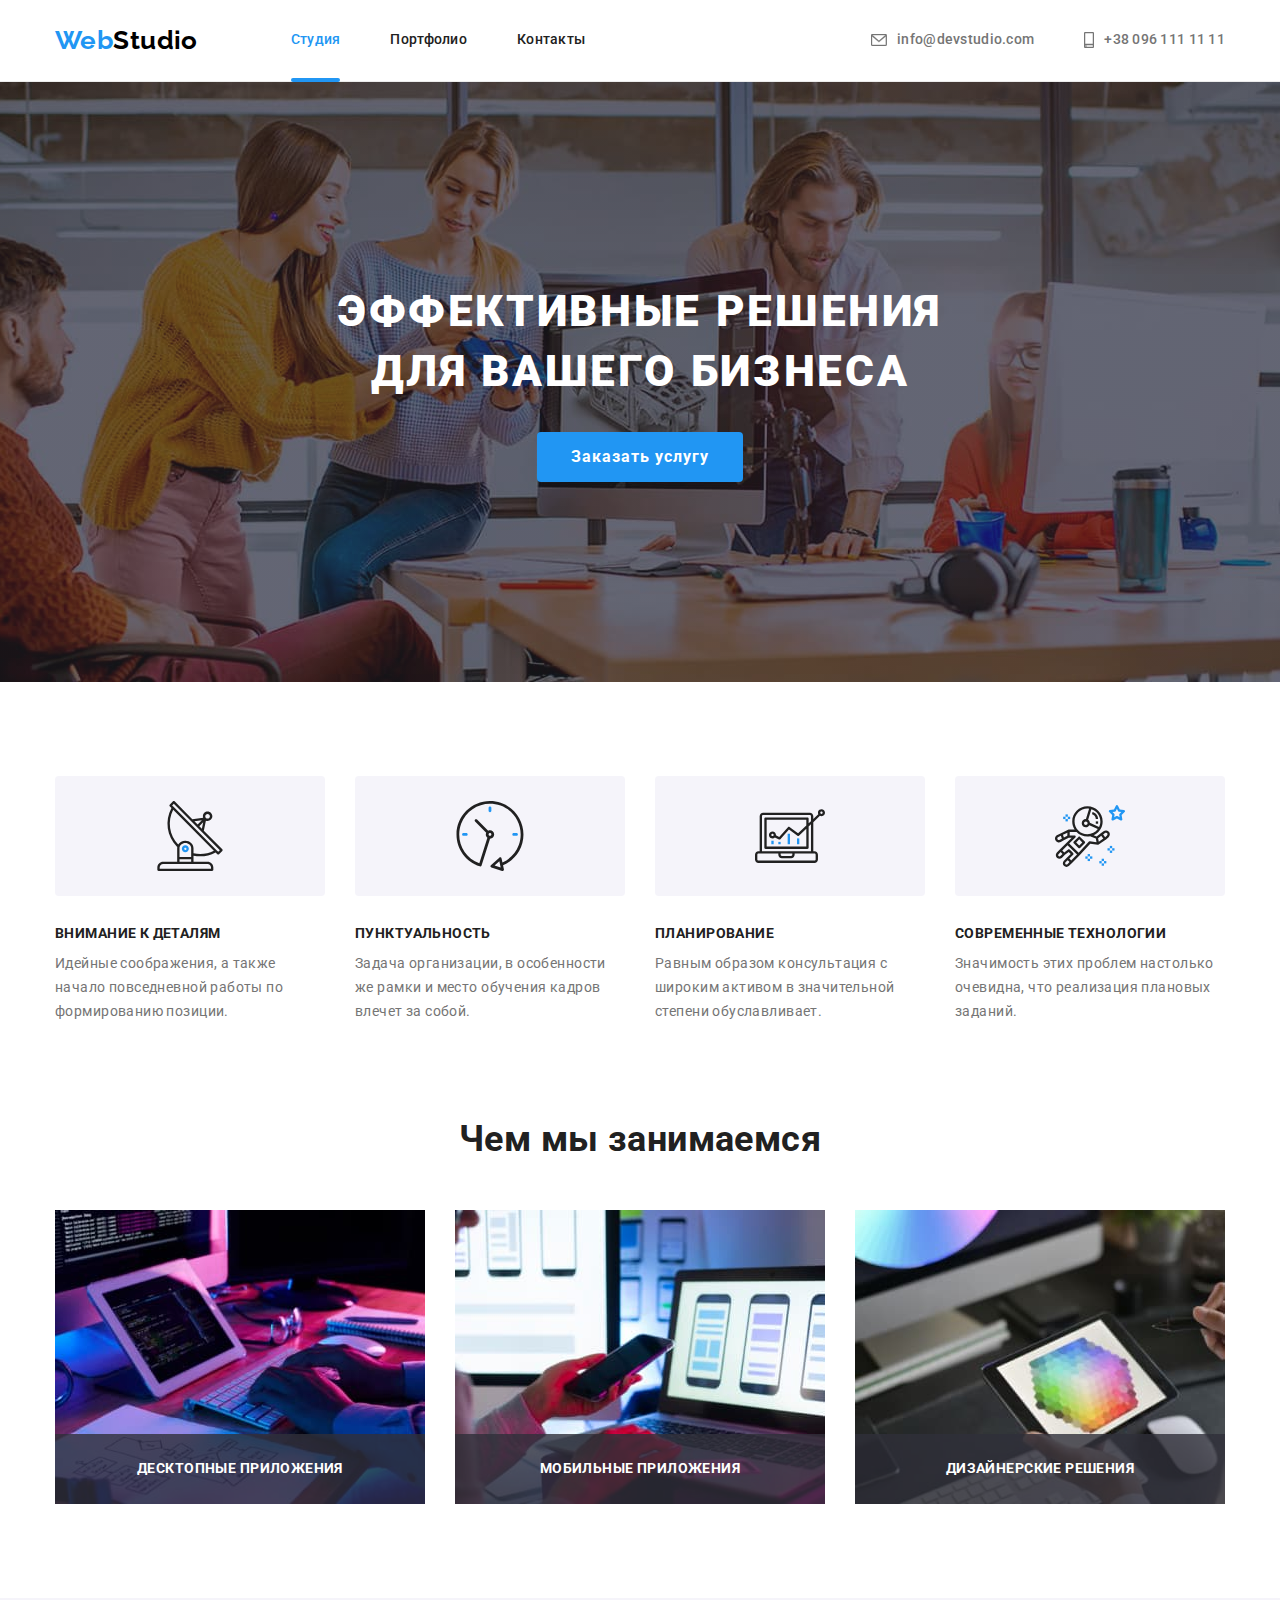
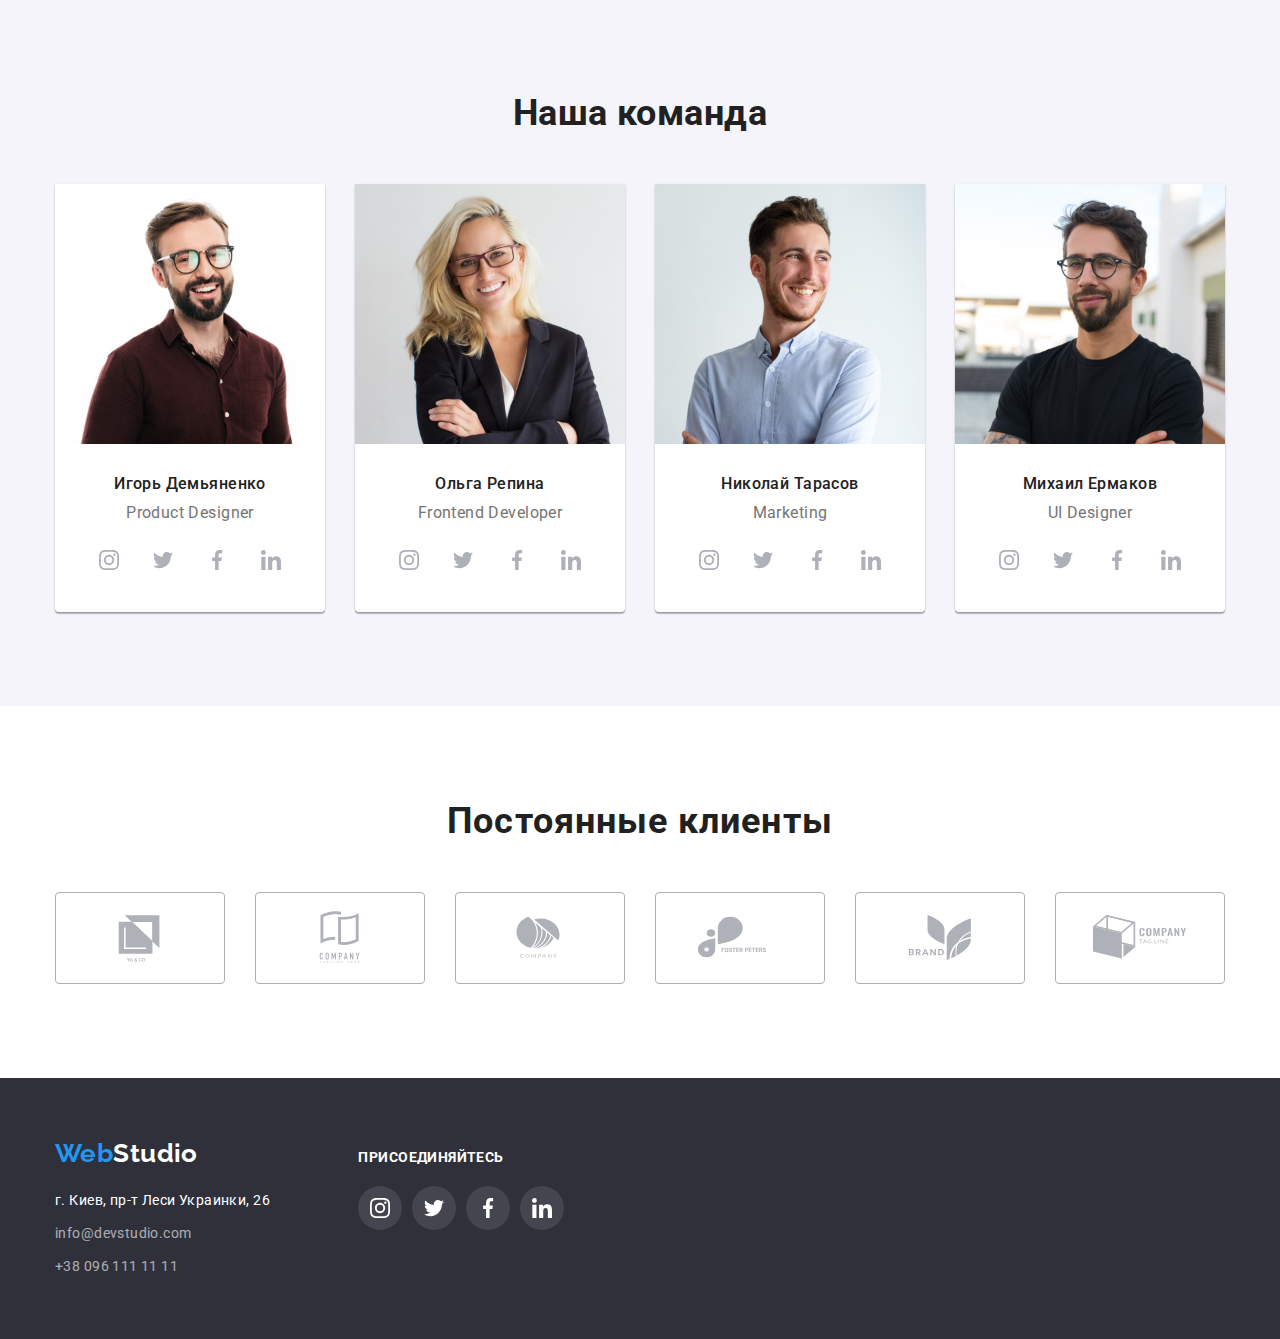
==== index.html @ c1e43ab9 "Добавляет файлы из ДЗ №5" ====
<!DOCTYPE html>
<html lang="ru">
  <head>
    <meta charset="UTF-8" />
    <meta http-equiv="X-UA-Compatible" content="IE=edge" />
    <meta name="viewport" content="width=device-width, initial-scale=1.0" />
    <title>WebStudio</title>
    <link
      rel="stylesheet"
      href="https://cdnjs.cloudflare.com/ajax/libs/modern-normalize/1.0.0/modern-normalize.min.css"
    />
    <link rel="preconnect" href="https://fonts.gstatic.com" />
    <link
      href="https://fonts.googleapis.com/css2?family=Raleway:wght@700&family=Roboto:wght@400;500;700;900&display=swap"
      rel="stylesheet"
    />
    <link rel="stylesheet" href="./css/styles.css" />
  </head>
  <body>
    <header class="header">
      <div class="container">
        <nav class="nav">
          <a class="header-logo link" href="./index.html"><span class="logo-color header">Web</span>Studio</a>
          <ul class="nav-menu">
            <li class="menu-item"><a class="link current" href="./index.html">Студия</a></li>
            <li class="menu-item"><a class="link" href="./portfolio.html">Портфолио</a></li>
            <li class="menu-item"><a class="link" href="">Контакты</a></li>
          </ul>
        </nav>

        <ul class="contact-menu">
          <li class="menu-item">
            <a class="link contact-link" href="mailto:info@devstudio.com">
              <svg class="contact-icons-svg" width="16" height="12">
                <use href="./images/icons/sprite.svg#icon-mail"></use>
              </svg>
              info@devstudio.com
            </a>
          </li>
          <li class="menu-item">
            <a class="link contact-link" href="tel:+380961111111">
              <svg class="contact-icons-svg" width="10" height="16">
                <use href="./images/icons/sprite.svg#icon-phone"></use>
              </svg>
              +38 096 111 11 11
            </a>
          </li>
        </ul>
      </div>
    </header>

    <main class="main">
      <section class="hero">
        <div class="container">
          <h1 class="hero-title">Эффективные решения<br />для вашего бизнеса</h1>
          <button class="hero-btn" type="button" data-modal-open>Заказать услугу</button>
        </div>

        <div class="backdrop is-hidden" data-modal>
          <div class="modal">
            <button class="modal-button" type="button" data-modal-close>
              <svg class="modal-button-svg">
                <use href="./images/icons/sprite.svg#icon-close"></use>
              </svg>
            </button>
          </div>
        </div>
      </section>

      <section class="features section">
        <div class="container">
          <h2 class="visually-hidden">Особенности</h2>
          <ul class="list">
            <li class="item features-item">
              <h3 class="features-subtitle">Внимание к деталям</h3>
              <p class="features-text">
                Идейные соображения, а также начало повседневной работы по формированию позиции.
              </p>
            </li>
            <li class="item features-item">
              <h3 class="features-subtitle">Пунктуальность</h3>
              <p class="features-text">
                Задача организации, в особенности же рамки и место обучения кадров влечет за собой.
              </p>
            </li>
            <li class="item features-item">
              <h3 class="features-subtitle">Планирование</h3>
              <p class="features-text">
                Равным образом консультация с широким активом в значительной степени обуславливает.
              </p>
            </li>
            <li class="item features-item">
              <h3 class="features-subtitle">Современные технологии</h3>
              <p class="features-text">Значимость этих проблем настолько очевидна, что реализация плановых заданий.</p>
            </li>
          </ul>
        </div>
      </section>

      <section class="working section">
        <div class="container">
          <h2 class="working-title">Чем мы занимаемся</h2>
          <ul class="list">
            <li class="item working-item">
              <div class="working-thumb">
                <img src="./images/studio/working-1.jpg" width="370" alt="десктопные приложения" />
                <div class="working-thumb-text">
                  <p class="working-text">Десктопные приложения</p>
                </div>
              </div>
            </li>
            <li class="item working-item">
              <div class="working-thumb">
                <img src="./images/studio/working-2.jpg" width="370" alt="мобильные приложения" />
                <div class="working-thumb-text">
                  <p class="working-text">Мобильные приложения</p>
                </div>
              </div>
            </li>
            <li class="item working-item">
              <div class="working-thumb">
                <img src="./images/studio/working-3.jpg" width="370" alt="дизайнерские решения" />
                <div class="working-thumb-text">
                  <p class="working-text">Дизайнерские решения</p>
                </div>
              </div>
            </li>
          </ul>
        </div>
      </section>

      <section class="team section">
        <div class="container">
          <h2 class="team-title">Наша команда</h2>
          <ul class="list">
            <li class="item team-item">
              <img src="./images/studio/igor-demyanenko.jpg" width="270" alt="Игорь Демьяненко" />
              <div class="team-cards">
                <h3 class="team-subtitle">Игорь Демьяненко</h3>
                <p class="team-text" lang="en">Product Designer</p>
                <ul class="social-icons">
                  <li class="social-icons-item">
                    <a href="" class="social-icons-link" target="_blank" rel="noopener noreferrer">
                      <svg class="social-icons-svg">
                        <use href="./images/icons/sprite.svg#icon-instagram"></use>
                      </svg>
                    </a>
                  </li>
                  <li class="social-icons-item">
                    <a href="" class="social-icons-link" target="_blank" rel="noopener noreferrer">
                      <svg class="social-icons-svg">
                        <use href="./images/icons/sprite.svg#icon-twitter"></use>
                      </svg>
                    </a>
                  </li>
                  <li class="social-icons-item">
                    <a href="" class="social-icons-link" target="_blank" rel="noopener noreferrer">
                      <svg class="social-icons-svg">
                        <use href="./images/icons/sprite.svg#icon-facebook"></use>
                      </svg>
                    </a>
                  </li>
                  <li class="social-icons-item">
                    <a href="" class="social-icons-link" target="_blank" rel="noopener noreferrer">
                      <svg class="social-icons-svg">
                        <use href="./images/icons/sprite.svg#icon-linkedin"></use>
                      </svg>
                    </a>
                  </li>
                </ul>
              </div>
            </li>
            <li class="item team-item">
              <img src="./images/studio/olga-repina.jpg" width="270" alt="Ольга Репина" />
              <div class="team-cards">
                <h3 class="team-subtitle">Ольга Репина</h3>
                <p class="team-text" lang="en">Frontend Developer</p>
                <ul class="social-icons">
                  <li class="social-icons-item">
                    <a href="" class="social-icons-link" target="_blank" rel="noopener noreferrer">
                      <svg class="social-icons-svg">
                        <use href="./images/icons/sprite.svg#icon-instagram"></use>
                      </svg>
                    </a>
                  </li>
                  <li class="social-icons-item">
                    <a href="" class="social-icons-link" target="_blank" rel="noopener noreferrer">
                      <svg class="social-icons-svg">
                        <use href="./images/icons/sprite.svg#icon-twitter"></use>
                      </svg>
                    </a>
                  </li>
                  <li class="social-icons-item">
                    <a href="" class="social-icons-link" target="_blank" rel="noopener noreferrer">
                      <svg class="social-icons-svg">
                        <use href="./images/icons/sprite.svg#icon-facebook"></use>
                      </svg>
                    </a>
                  </li>
                  <li class="social-icons-item">
                    <a href="" class="social-icons-link" target="_blank" rel="noopener noreferrer">
                      <svg class="social-icons-svg">
                        <use href="./images/icons/sprite.svg#icon-linkedin"></use>
                      </svg>
                    </a>
                  </li>
                </ul>
              </div>
            </li>
            <li class="item team-item">
              <img src="./images/studio/nikolay-tarasov.jpg" width="270" alt="Николай Тарасов" />
              <div class="team-cards">
                <h3 class="team-subtitle">Николай Тарасов</h3>
                <p class="team-text" lang="en">Marketing</p>
                <ul class="social-icons">
                  <li class="social-icons-item">
                    <a href="" class="social-icons-link" target="_blank" rel="noopener noreferrer">
                      <svg class="social-icons-svg">
                        <use href="./images/icons/sprite.svg#icon-instagram"></use>
                      </svg>
                    </a>
                  </li>
                  <li class="social-icons-item">
                    <a href="" class="social-icons-link" target="_blank" rel="noopener noreferrer">
                      <svg class="social-icons-svg">
                        <use href="./images/icons/sprite.svg#icon-twitter"></use>
                      </svg>
                    </a>
                  </li>
                  <li class="social-icons-item">
                    <a href="" class="social-icons-link" target="_blank" rel="noopener noreferrer">
                      <svg class="social-icons-svg">
                        <use href="./images/icons/sprite.svg#icon-facebook"></use>
                      </svg>
                    </a>
                  </li>
                  <li class="social-icons-item">
                    <a href="" class="social-icons-link" target="_blank" rel="noopener noreferrer">
                      <svg class="social-icons-svg">
                        <use href="./images/icons/sprite.svg#icon-linkedin"></use>
                      </svg>
                    </a>
                  </li>
                </ul>
              </div>
            </li>
            <li class="item team-item">
              <img src="./images/studio/mikhail-yermakov.jpg" width="270" alt="Михаил Ермаков" />
              <div class="team-cards">
                <h3 class="team-subtitle">Михаил Ермаков</h3>
                <p class="team-text" lang="en">UI Designer</p>
                <ul class="social-icons">
                  <li class="social-icons-item">
                    <a href="" class="social-icons-link" target="_blank" rel="noopener noreferrer">
                      <svg class="social-icons-svg">
                        <use href="./images/icons/sprite.svg#icon-instagram"></use>
                      </svg>
                    </a>
                  </li>
                  <li class="social-icons-item">
                    <a href="" class="social-icons-link" target="_blank" rel="noopener noreferrer">
                      <svg class="social-icons-svg">
                        <use href="./images/icons/sprite.svg#icon-twitter"></use>
                      </svg>
                    </a>
                  </li>
                  <li class="social-icons-item">
                    <a href="" class="social-icons-link" target="_blank" rel="noopener noreferrer">
                      <svg class="social-icons-svg">
                        <use href="./images/icons/sprite.svg#icon-facebook"></use>
                      </svg>
                    </a>
                  </li>
                  <li class="social-icons-item">
                    <a href="" class="social-icons-link" target="_blank" rel="noopener noreferrer">
                      <svg class="social-icons-svg">
                        <use href="./images/icons/sprite.svg#icon-linkedin"></use>
                      </svg>
                    </a>
                  </li>
                </ul>
              </div>
            </li>
          </ul>
        </div>
      </section>

      <section class="client section">
        <div class="container">
          <h2 class="client-title">Постоянные клиенты</h2>
          <ul class="client-icons">
            <li class="client-icons-item">
              <a href="" class="client-icons-link">
                <svg class="client-icons-svg">
                  <use href="./images/icons/sprite.svg#icon-yaco"></use>
                </svg>
              </a>
            </li>
            <li class="client-icons-item">
              <a href="" class="client-icons-link">
                <svg class="client-icons-svg">
                  <use href="./images/icons/sprite.svg#icon-tegline-here"></use>
                </svg>
              </a>
            </li>
            <li class="client-icons-item">
              <a href="" class="client-icons-link">
                <svg class="client-icons-svg">
                  <use href="./images/icons/sprite.svg#icon-company"></use>
                </svg>
              </a>
            </li>
            <li class="client-icons-item">
              <a href="" class="client-icons-link">
                <svg class="client-icons-svg">
                  <use href="./images/icons/sprite.svg#icon-foster"></use>
                </svg>
              </a>
            </li>
            <li class="client-icons-item">
              <a href="" class="client-icons-link">
                <svg class="client-icons-svg">
                  <use href="./images/icons/sprite.svg#icon-brend"></use>
                </svg>
              </a>
            </li>
            <li class="client-icons-item">
              <a href="" class="client-icons-link">
                <svg class="client-icons-svg">
                  <use href="./images/icons/sprite.svg#icon-teg-line"></use>
                </svg>
              </a>
            </li>
          </ul>
        </div>
      </section>
    </main>

    <footer class="footer">
      <div class="container">
        <div class="footer-contact-block">
          <a class="footer-logo link" href="./index.html"><span class="logo-color footer">Web</span>Studio</a>
          <address>
            <ul class="footer-contacts">
              <li class="contacts-item">
                <a class="link" href="https://goo.gl/maps/YKfrbPaqu9JPs9dHA" target="_blank" rel="noopener noreferrer">
                  г. Киев, пр-т Леси Украинки, 26
                </a>
              </li>
              <li class="contacts-item">
                <a class="link" href="mailto:info@devstudio.com">info@devstudio.com</a>
              </li>
              <li class="contacts-item">
                <a class="link" href="tel:+380961111111">+38 096 111 11 11</a>
              </li>
            </ul>
          </address>
        </div>
        <div class="footer-social-icons">
          <h2 class="footer-title">присоединяйтесь</h2>
          <ul class="social-icons">
            <li class="social-icons-item">
              <a href="" class="social-icons-link" target="_blank" rel="noopener noreferrer">
                <svg class="social-icons-svg">
                  <use href="./images/icons/sprite.svg#icon-instagram"></use>
                </svg>
              </a>
            </li>
            <li class="social-icons-item">
              <a href="" class="social-icons-link" target="_blank" rel="noopener noreferrer">
                <svg class="social-icons-svg">
                  <use href="./images/icons/sprite.svg#icon-twitter"></use>
                </svg>
              </a>
            </li>
            <li class="social-icons-item">
              <a href="" class="social-icons-link" target="_blank" rel="noopener noreferrer">
                <svg class="social-icons-svg">
                  <use href="./images/icons/sprite.svg#icon-facebook"></use>
                </svg>
              </a>
            </li>
            <li class="social-icons-item">
              <a href="" class="social-icons-link" target="_blank" rel="noopener noreferrer">
                <svg class="social-icons-svg">
                  <use href="./images/icons/sprite.svg#icon-linkedin"></use>
                </svg>
              </a>
            </li>
          </ul>
        </div>
      </div>
    </footer>

    <script src="./js/modal.js"></script>
  </body>
</html>
---- css/styles.css ----
:root {
  --primary-background-color: #ffffff;
  --secondary-background-color: #2f303a;
  --accent-background-color: #f5f4fa;
  --primary-text-color: #212121;
  --secondary-text-color: #757575;
  --accent-text-color: #ffffff;
  --accent-color: #2196f3;
  --secondary-accent-color: #000000;
  --icons-color: #AFB1B8;
  --duration: 250ms;
  --timing-function: cubic-bezier(0.4, 0, 0.2, 1);
}

html {
  box-sizing: border-box;
}

*,
*::before,
*::after {
  box-sizing: inherit;
}

body {
  background-color: var(--primary-background-color);
  color: var(--primary-text-color);
  font-family: Roboto; sans-serif;
  font-size: 14px;
  letter-spacing: 0.03em;
}

h1, h2, h3, p, ul {
  margin: 0;
  padding: 0;
  list-style: none;
}

.container {
  width: 1200px;
  padding: 0 15px;
  margin: 0 auto;
}
img {
  display: block;
  max-width: 100%;
  height: auto;
}
.section {
  padding: 94px 0;
}
.list {
  display: flex;
  flex-wrap: wrap;
  margin-left: -30px;
  margin-top: -30px;
}
.item {
  margin-left: 30px;
  margin-top: 30px;
}

/* Скрытые заголовки студия + портфолио */
.visually-hidden {
  position: absolute !important;
  clip: rect(1px 1px 1px 1px);
  clip: rect(1px, 1px, 1px, 1px);
  padding: 0 !important;
  border: 0 !important;
  height: 1px !important;
  width: 1px !important;
  overflow: hidden;
}

/* WebStudio */

/* header */
.header {
  border-bottom: 1px solid #ECECEC;
}

.header .container {
  display: flex;
}
.nav,
.nav-menu,
.contact-menu {
  display: inline-flex;
  align-items: center;
}
.menu-item:not(:last-child) {
  margin-right: 50px;
}
.contact-menu {
  margin-left: auto;
}
.contact-link {
  display: flex;
  align-items: center;
 }
.contact-icons-svg {
  fill: var(--secondary-text-color);
  margin-right: 10px;
  stroke: currentColor;
}

.header-logo {
  color: var(--secondary-accent-color);
  font-family: Raleway;
  font-weight: 700;
  font-size: 26px;
  line-height: 1.19;
  margin-right: 93px;
  padding: 25px 0px;
}
.logo-color.header {
  color: var(--accent-color);
  border: none;
}
.nav-menu .link {
  color: var(--primary-text-color);
}
.contact-menu .link {
  color: var(--secondary-text-color);
}
.nav-menu .link,
.contact-menu .link {
  display: inline-flex;
  padding: 32px 0;
  font-weight: 500;
  line-height: 1.14;
  letter-spacing: 0.02em; 
}

/* section hero */
.hero {
  background-color: var(--secondary-background-color);
  text-align: center;
  padding-top: 200px;
  padding-bottom: 200px;

  height: 600px;
  max-width: 1600px;
  margin-left: auto;
  margin-right: auto;
  background-image: linear-gradient(
    to right,
    rgba(47, 48, 58, 0.4),
    rgba(47, 48, 58, 0.4)
  ),
  url(../images/studio/img-overlay.jpg);
  background-repeat: no-repeat;
  background-position: center;
  background-size: cover;
}
.hero-title {
  color: var(--accent-text-color);
  font-weight: 900;
  font-size: 44px;
  line-height: 1.36;
  letter-spacing: 0.06em;
  text-transform: uppercase;
  margin-bottom: 30px;
}
.hero-btn {
  background-color: var(--accent-color);
  color: var(--accent-text-color);
  font-weight: 700;
  font-size: 16px;
  line-height: 1.87;
  align-items: center;
  letter-spacing: 0.06em;
  cursor: pointer;
  border-radius: 4px;
  padding: 10px 34px;
  min-width: 200px;
  border: none;

  transform: scale(1);

  transition-property: transform;
  transition-duration: 150ms;
  transition-timing-function: var(--timing-function);
}

.hero-btn:active {
  transform: scale(0.9);
}

/* section features */
.features-item {
  flex-basis: calc((100% - 4 * 30px) / 4);
}
.features-item::before {
  display: block;
  content: "";
  width: 270px;
  height: 120px; 
  background-color: var(--accent-background-color);
  border-radius: 4px;
  margin-bottom: 30px;
  background-repeat: no-repeat;
  background-size: auto;
  background-position: center;
}
.features-item:nth-child(1)::before {
  background-image: url(../images/icons/antenna.svg);
}
.features-item:nth-child(2)::before {
  background-image: url(../images/icons/clock.svg);
}
.features-item:nth-child(3)::before {
  background-image: url(../images/icons/diagram.svg);
}
.features-item:nth-child(4)::before {
  background-image: url(../images/icons/astronaut.svg);
}

.features-subtitle {
  font-weight: 700;
  font-size: 14px;
  line-height: 1.14;
  text-transform: uppercase;
  margin-bottom: 10px;
}
.features-text {
  color: var(--secondary-text-color);
  line-height: 1.71;  
}

/* working */
.working {
  padding-top: 0;
}
.working-item {
  flex-basis: calc((100% - 3 * 30px) / 3);
}
.working-title {
  font-size: 36px;
  line-height: 1.17;
  text-align: center;
  margin-bottom: 50px;
}

.working-thumb {
  position: relative;
}

.working-thumb-text {
  position: absolute;
  bottom: 0;

  width: 100%;
  height: 70px;

  display: flex;
  align-items: center;
  justify-content: center;

  background: rgba(47, 48, 58, 0.8);
}

.working-text {
  font-weight: 700;
  line-height: 1.14;
  text-transform: uppercase;

  color:var(--accent-text-color);
}


/* team */
.team {
  background-color: var(--accent-background-color);
  text-align: center;
}
.team-title {
  font-weight: 700;
  font-size: 36px;
  line-height: 1.17;
  margin-bottom: 50px;
}
.team-item {
  flex-basis: calc((100% - 4 * 30px) / 4);
  box-shadow: 0px 1px 3px rgba(0, 0, 0, 0.12), 0px 1px 1px rgba(0, 0, 0, 0.14), 0px 2px 1px rgba(0, 0, 0, 0.2);
  border-radius: 0px 0px 4px 4px;
  background-color: var(--primary-background-color);
}

.team-cards {
  padding: 30px 0px;
}
.team-subtitle {
  font-weight: 500;
  font-size: 16px;
  line-height: 1.19;
  margin-bottom: 10px;
}
.team-text {
  color: var(--secondary-text-color);
  font-size: 16px;
  line-height: 1.19;
  margin-bottom: 16px;
}
.social-icons {
  display: inline-flex;
}
.social-icons-item:not(:last-child) {
  margin-right: 10px;
}
.social-icons-link {
  display:flex;
  justify-content: center;
  align-items: center;
  width: 44px;
  height: 44px;
  border-radius: 50%;
  background-color: var(--primary-background-color);

  transition-property: background-color;
  transition-duration: var(--duration);
  transition-timing-function: var(--timing-function);
}

.social-icons-link:hover, 
.social-icons-link:focus {
  background-color: var(--accent-color);
} 
.social-icons-svg {
  width: 20px;
  height: 20px;
  fill: var(--icons-color);

  transition-property: fill;
  transition-duration: var(--duration);
  transition-timing-function: var(--timing-function);
}

.social-icons-link:hover .social-icons-svg,
.social-icons-link:focus .social-icons-svg {
  fill: var(--accent-text-color);
}

/* clients */
.client-title {
  font-weight: 700;
  font-size: 36px;
  line-height: 1.17;
  text-align: center;
  letter-spacing: 0.03em;
  margin-bottom: 50px;
}
.client-icons {
  display: inline-flex;
}
.client-icons-item:not(:last-child) {
  margin-right: 30px;
}

.client-icons-link {
  display: flex;
  justify-content: center;
  align-items: center;
  width: 170px;
  height: 92px;
  border: 1px solid var(--icons-color);
  border-radius: 4px;
  
  transition-property: border-color;
  transition-duration: var(--duration);
  transition-timing-function: var(--timing-function);
}

.client-icons-svg {
  width: 106px;
  height: 60px;
  fill: var(--icons-color);

  transition-property: fill;
  transition-duration: var(--duration);
  transition-timing-function: var(--timing-function);
}

.client-icons-link:hover,
.client-icons-link:focus {
  border-color: var(--accent-color);
}
.client-icons-link:hover .client-icons-svg ,
.client-icons-link:focus .client-icons-svg {
  fill: var(--accent-color);
}


/* footer */
.footer {
  background-color: var(--secondary-background-color);
  padding-top: 60px;
  padding-bottom: 60px;
}
.footer-contact-block,
.footer-social-icons {
  display: inline-flex;
  width: 270px;
  flex-wrap: wrap;
}
.footer-contact-block {
  margin-right: 30px;
}

.footer-logo {
  color: var(--accent-text-color);
  font-family: Raleway;
  font-weight: 700;
  font-size: 26px;
  line-height: 1.19;
}
.logo-color.footer {
  color: var(--accent-color);
  padding: 0;
}
.footer-contacts .link {
  color: var(--accent-text-color);
  font-style: normal;
  font-size: 14px;
  line-height: 1.71;
  display: inline-block;
}
.contacts-item:not(:first-child) {
  opacity: 0.6;
  margin-top: 9px;
}
.link {
  text-decoration: none;
}
.footer-logo.link {
  display: inline-block;
  margin-bottom: 20px;
}

.footer-title {
  font-size: 14px;
  font-weight: 700;
  line-height: 1.14;
  letter-spacing: 0.03em;
  text-transform: uppercase;
  color: var(--accent-text-color);
  margin-bottom: 20px;
}
.social-icons-link {
  background: rgba(255, 255, 255, 0.1);
}
.social-icons-link:not(:last-child) {
 margin-right: 10px;
}
.footer-social-icons .social-icons-svg {
  fill: var(--accent-text-color);  
}


/* ховер и фокус к ссылкам хедера и футера */
.link {
  transition-property: color;
  transition-duration: var(--duration);
  transition-timing-function: var(--timing-function);
}

.link:hover,
.link:focus {
  color: var(--accent-color);
}

/* подсвечивание текущей страницы */
.link.current {
  color: var(--accent-color);
}

.menu-item {
  position: relative;
}

.link.current::after  {
  content: "";
  position: absolute;
  left: 0;
  bottom: -1.5px;
  display: block;
  width: 100%;
  height: 4px;
  background: var(--accent-color);
  border-radius: 2px;
}


/* PORTFOLIO */

/* button */
.button-list {
  display: flex;
  justify-content: center;
  margin-bottom: 50px;
}
.button-item:not(:last-child) {
  margin-right: 8px;
}
.filters-btn {
  background-color: var(--accent-background-color);
  color: var(--primary-text-color);
  font-weight: 500;
  font-size: 16px;
  line-height: 1.62;
  text-align: center; 
  cursor: pointer;
  border-radius: 4px;
  border: none;
  padding: 6px 22px;
  
  transition-property: background-color, color, box-shadow;
  transition-duration: var(--duration);
  transition-timing-function: var(--timing-function);
}

.filters-btn.all{
  background-color: var(--accent-color);
  color: var(--accent-text-color);
}
.filters-btn:hover,
.filters-btn:focus {
  background-color: var(--accent-color);
  color: var(--accent-text-color);
  box-shadow: 0px 3px 1px rgba(0, 0, 0, 0.1), 0px 1px 2px rgba(0, 0, 0, 0.08), 0px 2px 2px rgba(0, 0, 0, 0.12);
}

/* projects */
.portfolio-item {
  flex-basis: calc((100% - 3 * 30px) / 3);
}
.portfolio-card-link {
  display: block;
  text-decoration: none;

  transition-property: box-shadow;
  transition-duration: var(--duration);
  transition-timing-function: var(--timing-function);
}

.portfolio-card-link:hover,
.portfolio-card-link:focus {
  box-shadow: 0px 1px 1px rgba(0, 0, 0, 0.12), 0px 4px 4px rgba(0, 0, 0, 0.06), 1px 4px 6px rgba(0, 0, 0, 0.16);
}

.portfolio-thumb {
  position: relative;
  overflow: hidden;
}

.portfolio-overlay {
  position: absolute;
  top: 0;
  left: 0;
  width: 100%;
  height: 100%;

  padding: 63px 24px;
  background: rgba(33, 150, 243, 0.9);
  opacity: 0;

  transform: translateY(100%);

  transition-property: transform, opacity;
  transition-duration:var(--duration);
  transition-timing-function: var(--timing-function);
}

.portfolio-card-link:hover .portfolio-overlay,
.portfolio-card-link:focus .portfolio-overlay {
  transform: translateY(0);
  opacity: 1;
}

.portfolio-overlay-text {
  font-size: 18px;
  line-height: 1.56;
  color: var(--accent-text-color);
}

.project-subtitle {
  font-weight: 700;
  font-size: 18px;
  line-height: 2;
  letter-spacing: 0.06em;
  color: var(--primary-text-color);
}
.project-text {
  color: var(--secondary-text-color);
  font-size: 16px;
  line-height: 1.87;
}
.project-cards {
  border: 1px solid #EEEEEE;
  border-top: none;
  padding: 20px 24px;
}

/* Модальное окно */
.backdrop {
  position: fixed;
  top:0;
  left: 0;

  width: 100%;
  height: 100%;

  background-color: rgba(0, 0, 0, 0.2);

  z-index: 1;
  opacity: 1; 

  transition-property: opacity;
  transition-duration: var(--duration);
  transition-timing-function: var(--timing-function);
}

.backdrop.is-hidden {
  opacity: 0;
  pointer-events: none;
}

.backdrop.is-hidden .modal {
  /* visibility: hidden; */
  transform: translate(-50%, -50%) scale(1.1);
}

.modal {  
  position: absolute;
  top: 50%;
  left: 50%;
  transform: translate(-50%, -50%) scale(1);
  
  width: 528px;
  height: 581px;
  max-height: 100vh;
  box-shadow: 0px 1px 3px rgba(0, 0, 0, 0.12), 0px 1px 1px rgba(0, 0, 0, 0.14), 0px 2px 1px rgba(0, 0, 0, 0.2);
  border-radius: 4px;

  background: var(--primary-background-color);
  
  transition-property: transform;
  transition-duration: var(--duration);
  transition-timing-function: var(--timing-function);
}

.modal-button {
  position: absolute;
  top: 8px;
  right: 8px;

  width: 30px;
  height: 30px;

  background-color: var(--primary-background-color);
  border: 1px solid rgba(0, 0, 0, 0.1);
  border-radius: 50%;

  transform: scale(1)

  transition-property: transform;
  transition-duration: 150ms;
  transition-timing-function: var(--timing-function);
}
.modal-button:active {
  transform: scale(0.9);
}

.modal-button:hover .modal-button-svg,
.modal-button:focus .modal-button-svg {
  fill: var(--accent-color);
}

.modal-button-svg {
  width: 100%;
  height: 100%;
}
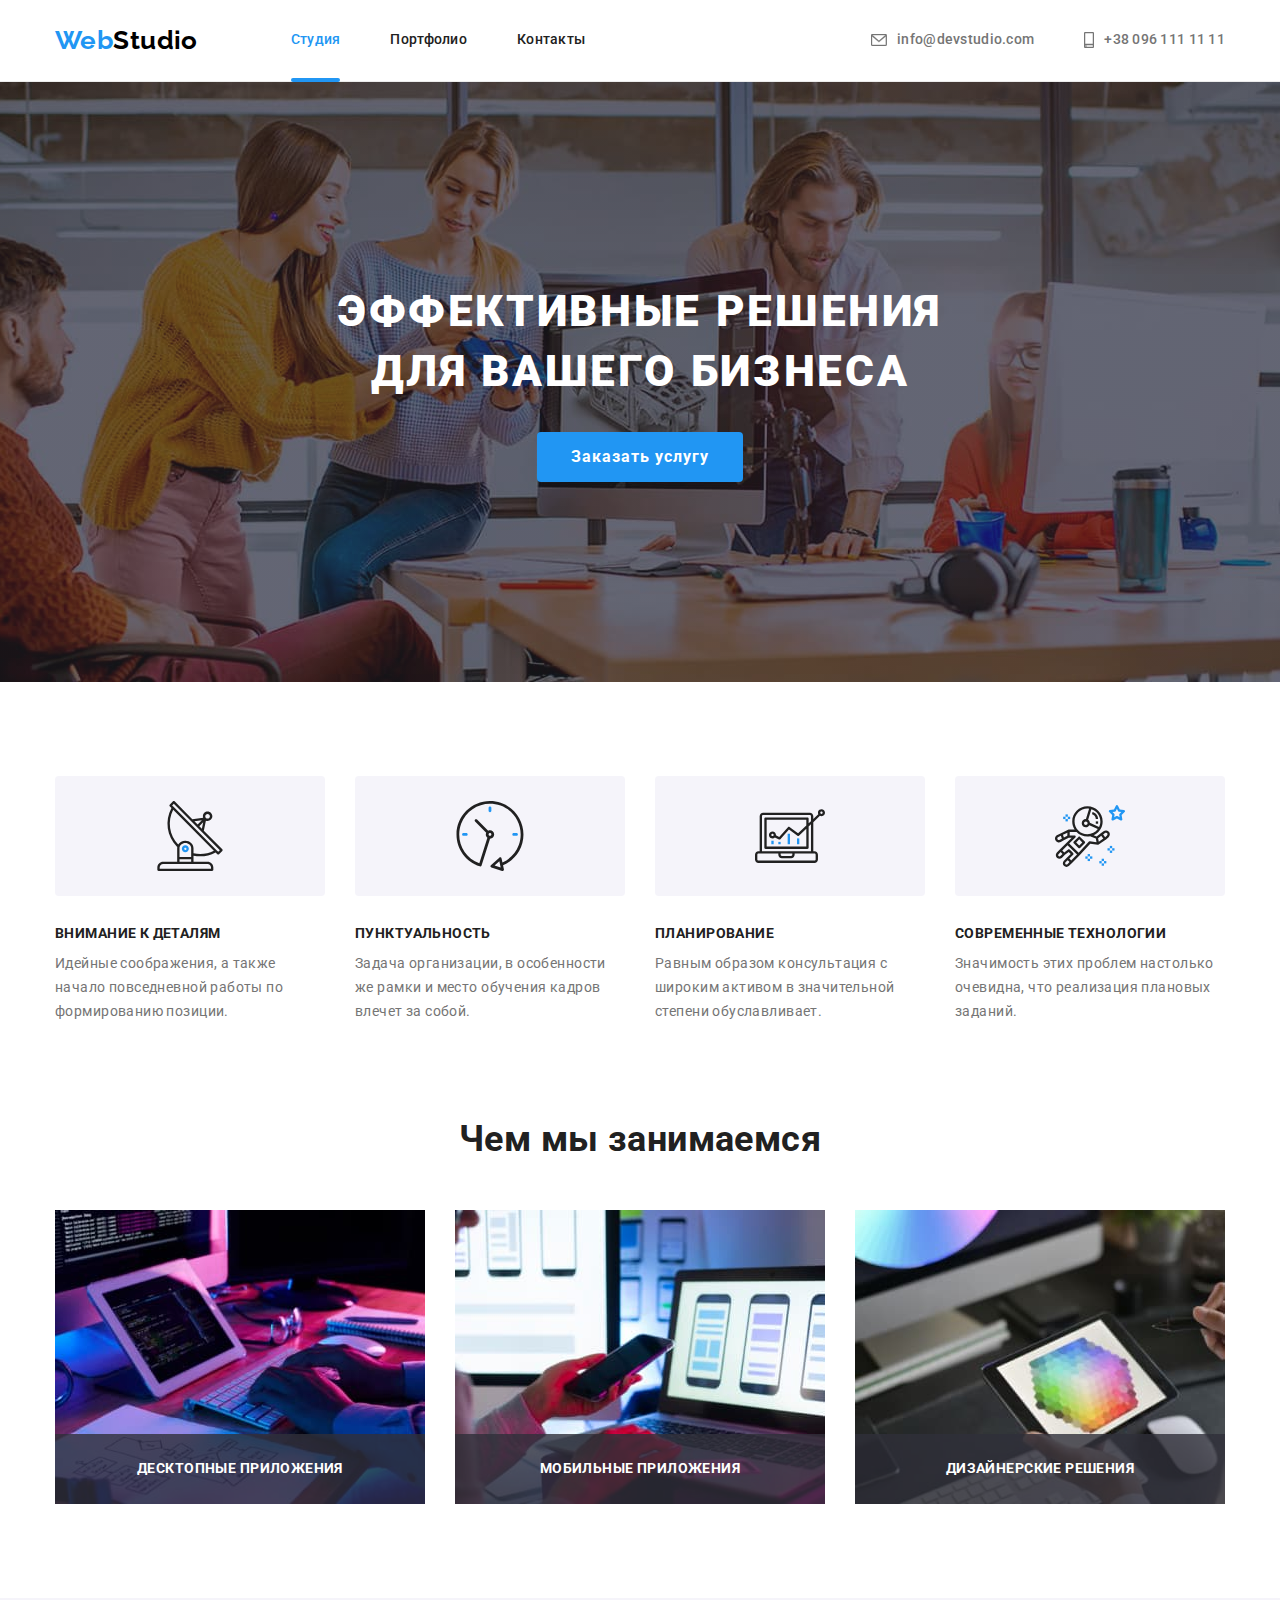
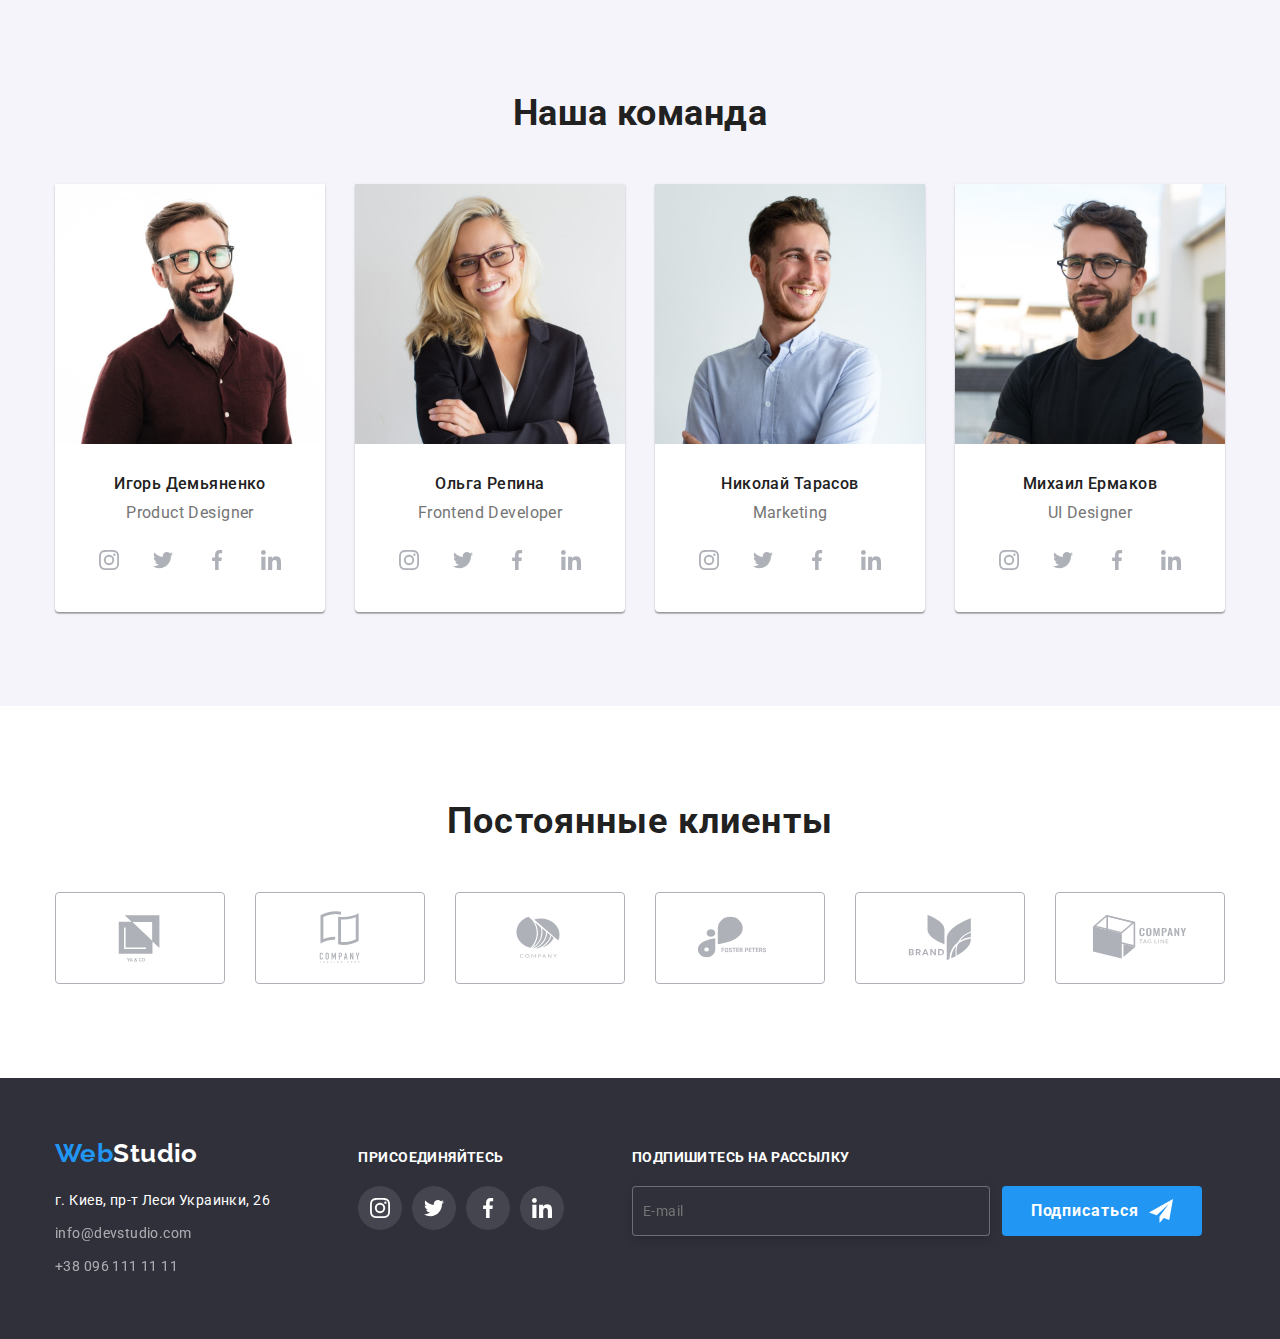
==== commit 6cdc90cb: "Добавляет форму подписки на рассылку в футере" ====
--- a/index.html
+++ b/index.html
@@ -53,7 +53,7 @@
       <section class="hero">
         <div class="container">
           <h1 class="hero-title">Эффективные решения<br />для вашего бизнеса</h1>
-          <button class="hero-btn" type="button" data-modal-open>Заказать услугу</button>
+          <button class="hero-btn button" type="button" data-modal-open>Заказать услугу</button>
         </div>
 
         <div class="backdrop is-hidden" data-modal>
@@ -389,6 +389,17 @@
             </li>
           </ul>
         </div>
+
+        <form class="footer-form">
+          <label class="footer-form-text" for="email">Подпишитесь на рассылку</label>
+          <input class="footer-form-input" type="email" name="email" placeholder="E-mail" id="email" />
+          <button class="footer-form-btn button" type="submit">
+            Подписаться
+            <svg class="footer-form-svg">
+              <use href="./images/icons/sprite.svg#icon-send"></use>
+            </svg>
+          </button>
+        </form>
       </div>
     </footer>
 
--- a/css/styles.css
+++ b/css/styles.css
@@ -58,6 +58,29 @@
 .item {
   margin-left: 30px;
   margin-top: 30px;
+}
+
+.button {
+  background-color: var(--accent-color);
+  color: var(--accent-text-color);
+  font-weight: 700;
+  font-size: 16px;
+  line-height: 1.87;
+  align-items: center;
+  letter-spacing: 0.06em;
+  border-radius: 4px;
+  min-width: 200px;
+  border: none;
+  cursor: pointer;
+
+  transform: scale(1);
+
+  transition-property: box-shadow, transform;
+  transition-duration: var(--duration);
+  transition-timing-function: var(--timing-function);
+}
+.button:active {
+  transform: scale(0.9);
 }
 
 /* Скрытые заголовки студия + портфолио */
@@ -163,28 +186,7 @@
   margin-bottom: 30px;
 }
 .hero-btn {
-  background-color: var(--accent-color);
-  color: var(--accent-text-color);
-  font-weight: 700;
-  font-size: 16px;
-  line-height: 1.87;
-  align-items: center;
-  letter-spacing: 0.06em;
-  cursor: pointer;
-  border-radius: 4px;
   padding: 10px 34px;
-  min-width: 200px;
-  border: none;
-
-  transform: scale(1);
-
-  transition-property: transform;
-  transition-duration: 150ms;
-  transition-timing-function: var(--timing-function);
-}
-
-.hero-btn:active {
-  transform: scale(0.9);
 }
 
 /* section features */
@@ -454,6 +456,45 @@
 }
 .footer-social-icons .social-icons-svg {
   fill: var(--accent-text-color);  
+}
+
+.footer-form {
+  display: inline-flex;
+  width: 570px;
+  flex-wrap: wrap;
+}
+.footer-form-text {
+  font-weight: 700;
+  line-height: 1.14;
+  text-transform: uppercase;
+  color: var(--accent-text-color);
+  margin-bottom: 20px;
+}
+.footer-form-input {
+  width: 358px;
+  height: 50px;
+  border: 1px solid rgba(255, 255, 255, 0.3);
+  filter: drop-shadow(0px 4px 4px rgba(0, 0, 0, 0.15));
+  border-radius: 4px;
+  letter-spacing: 0.03em;
+  padding-left: 10px;
+  background-color: var(--secondary-background-color);
+  color: rgba(255, 255, 255, 0.6);
+  margin-right: 12px;
+}
+.footer-form-btn {
+  display: flex;
+  justify-content: center;
+}
+.footer-form-btn:hover,
+.footer-form-btn:focus {
+  box-shadow: 0px 4px 4px rgba(0, 0, 0, 0.15);
+}
+
+.footer-form-svg {
+  width: 24px;
+  height: 24px;
+  margin-left: 10px;
 }
 
 
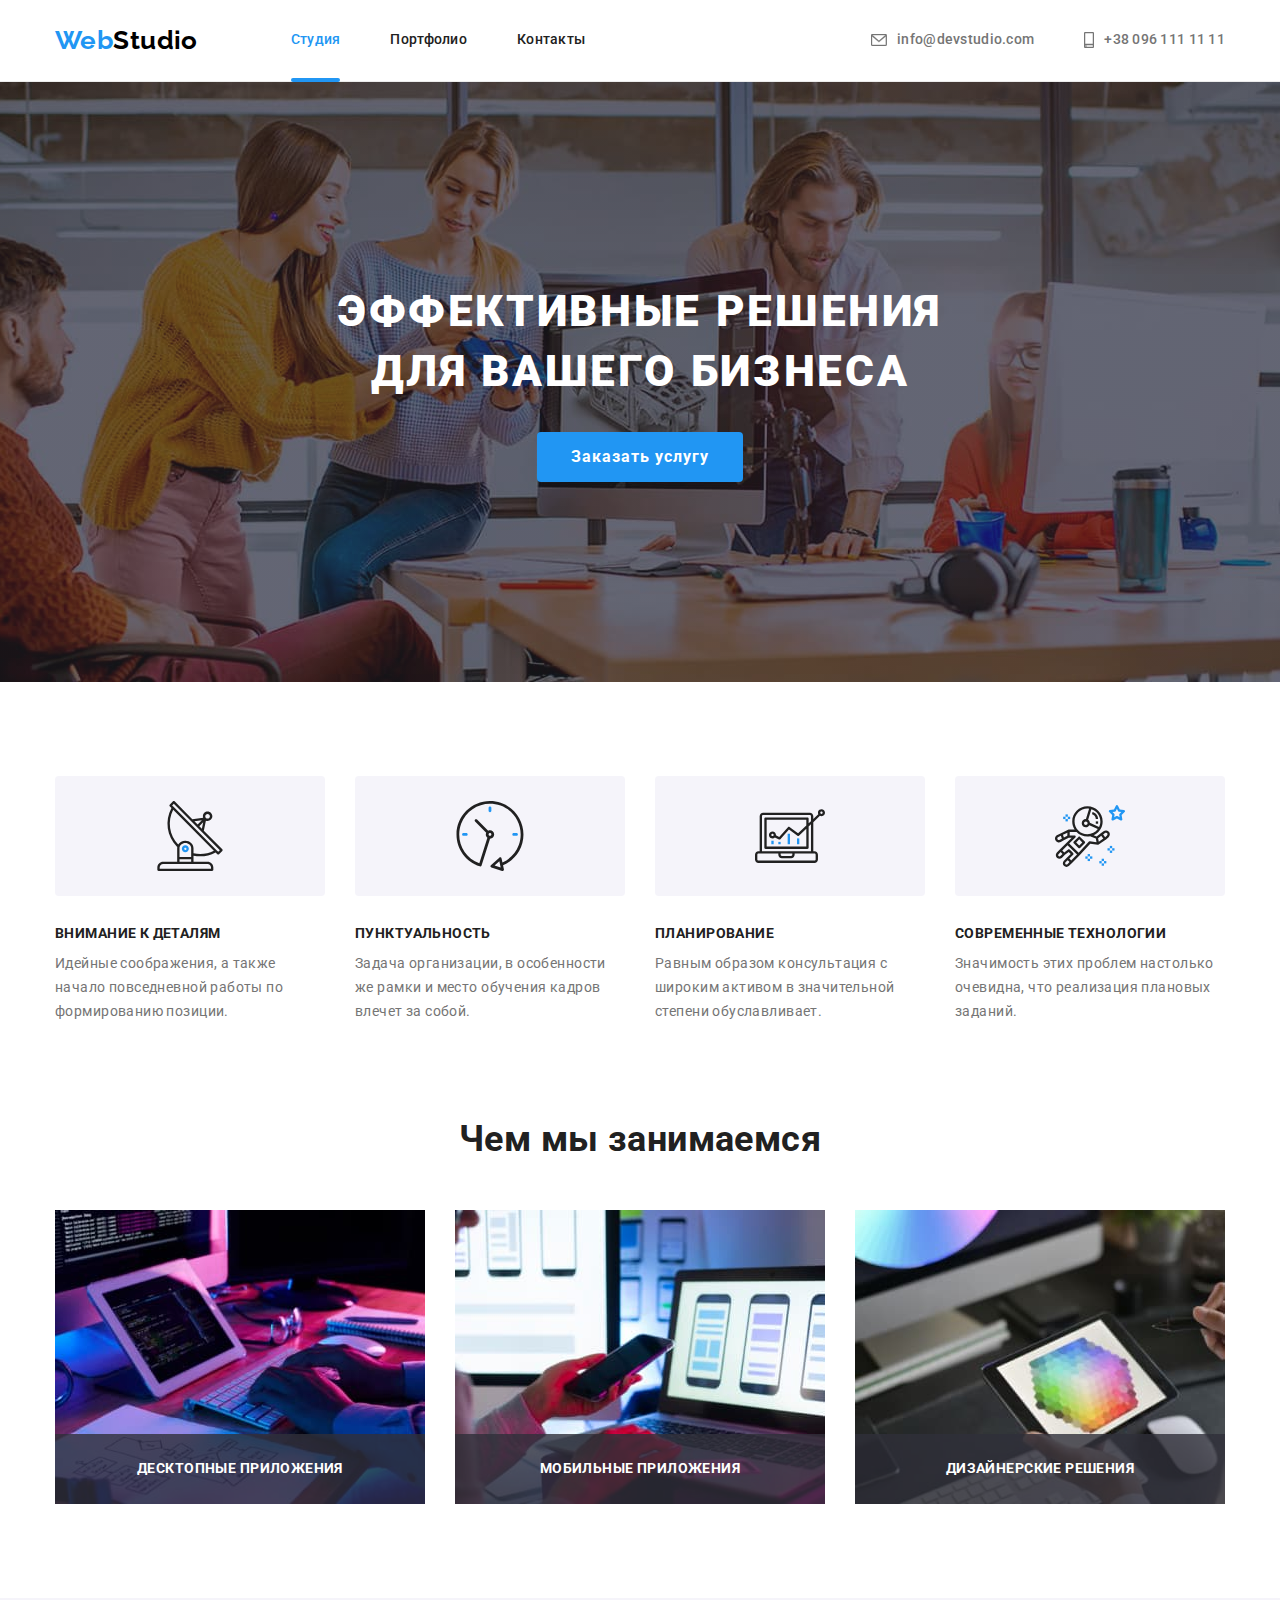
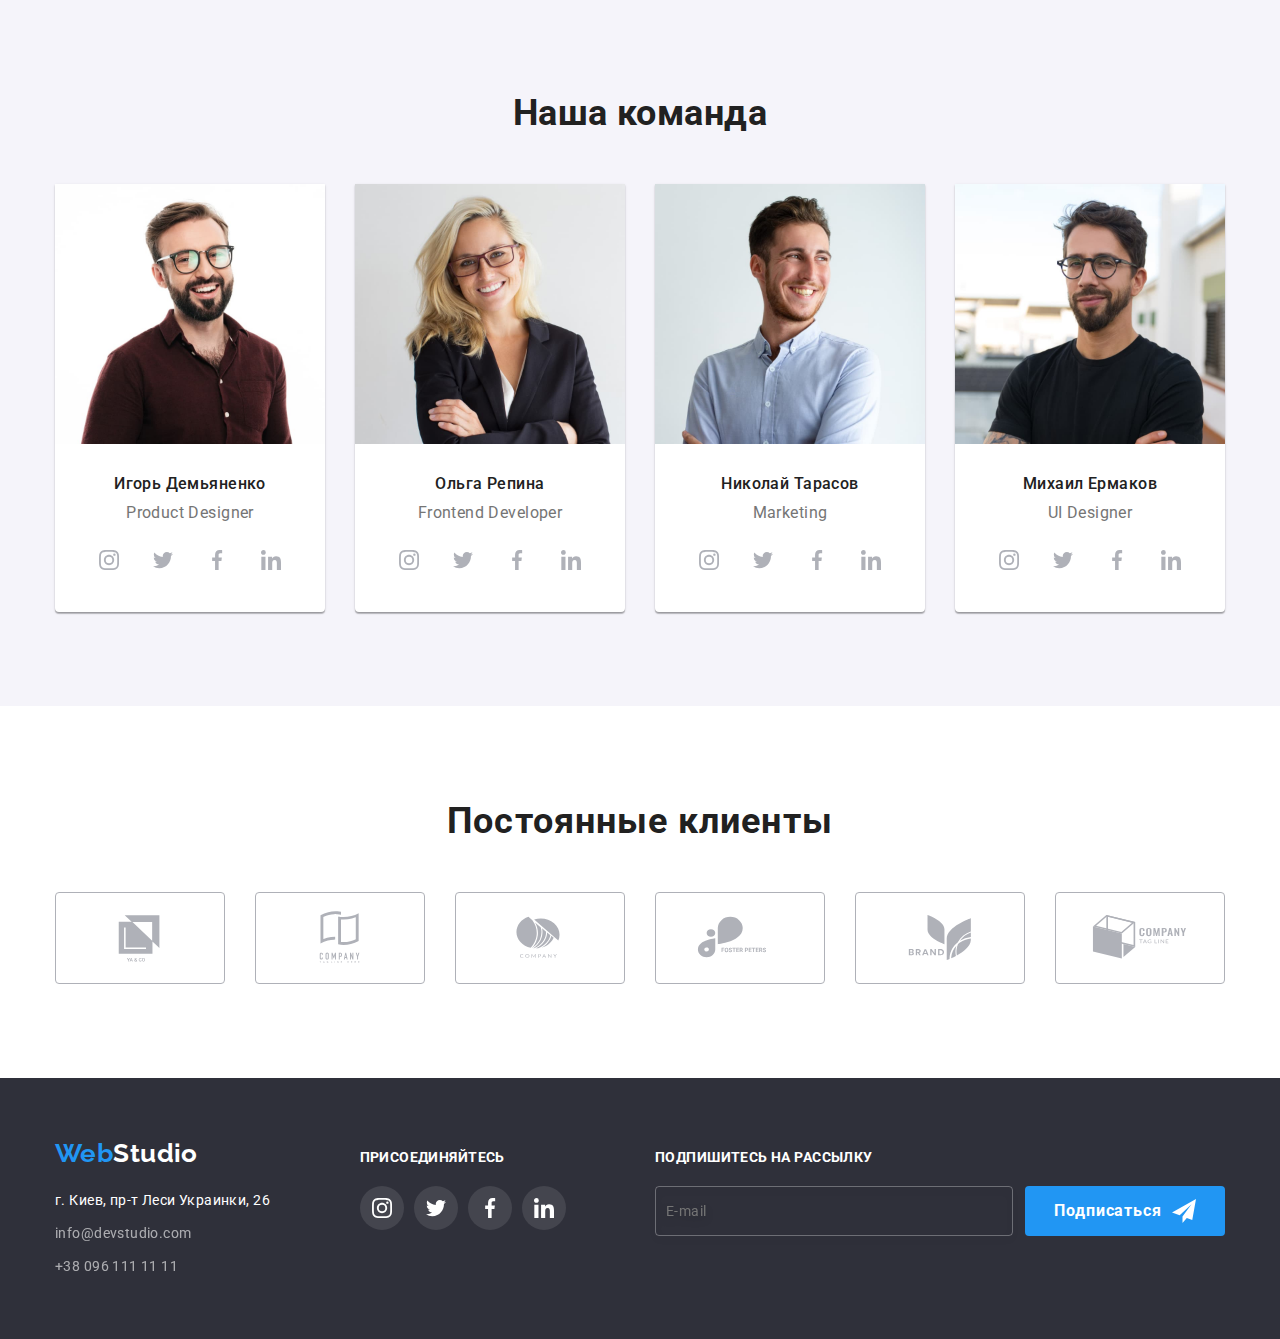
==== commit 4fb38337: "Добавляет выравнивание  в футере" ====
--- a/index.html
+++ b/index.html
@@ -337,7 +337,7 @@
     </main>
 
     <footer class="footer">
-      <div class="container">
+      <div class="container footer-box">
         <div class="footer-contact-block">
           <a class="footer-logo link" href="./index.html"><span class="logo-color footer">Web</span>Studio</a>
           <address>
--- a/css/styles.css
+++ b/css/styles.css
@@ -399,14 +399,17 @@
   padding-top: 60px;
   padding-bottom: 60px;
 }
+
+.footer-box {
+  display: flex;
+  align-items: baseline;
+}
+.footer-contact-block {
+  margin-right: auto;
+}
 .footer-contact-block,
 .footer-social-icons {
-  display: inline-flex;
-  width: 270px;
-  flex-wrap: wrap;
-}
-.footer-contact-block {
-  margin-right: 30px;
+  max-width: 270px;
 }
 
 .footer-logo {
@@ -460,9 +463,10 @@
 
 .footer-form {
   display: inline-flex;
-  width: 570px;
+  max-width: 570px;
   flex-wrap: wrap;
-}
+  margin-left: auto;
+ }
 .footer-form-text {
   font-weight: 700;
   line-height: 1.14;
@@ -478,7 +482,7 @@
   border-radius: 4px;
   letter-spacing: 0.03em;
   padding-left: 10px;
-  background-color: var(--secondary-background-color);
+  background-color: transparent;
   color: rgba(255, 255, 255, 0.6);
   margin-right: 12px;
 }
@@ -667,7 +671,6 @@
 }
 
 .backdrop.is-hidden .modal {
-  /* visibility: hidden; */
   transform: translate(-50%, -50%) scale(1.1);
 }
 
